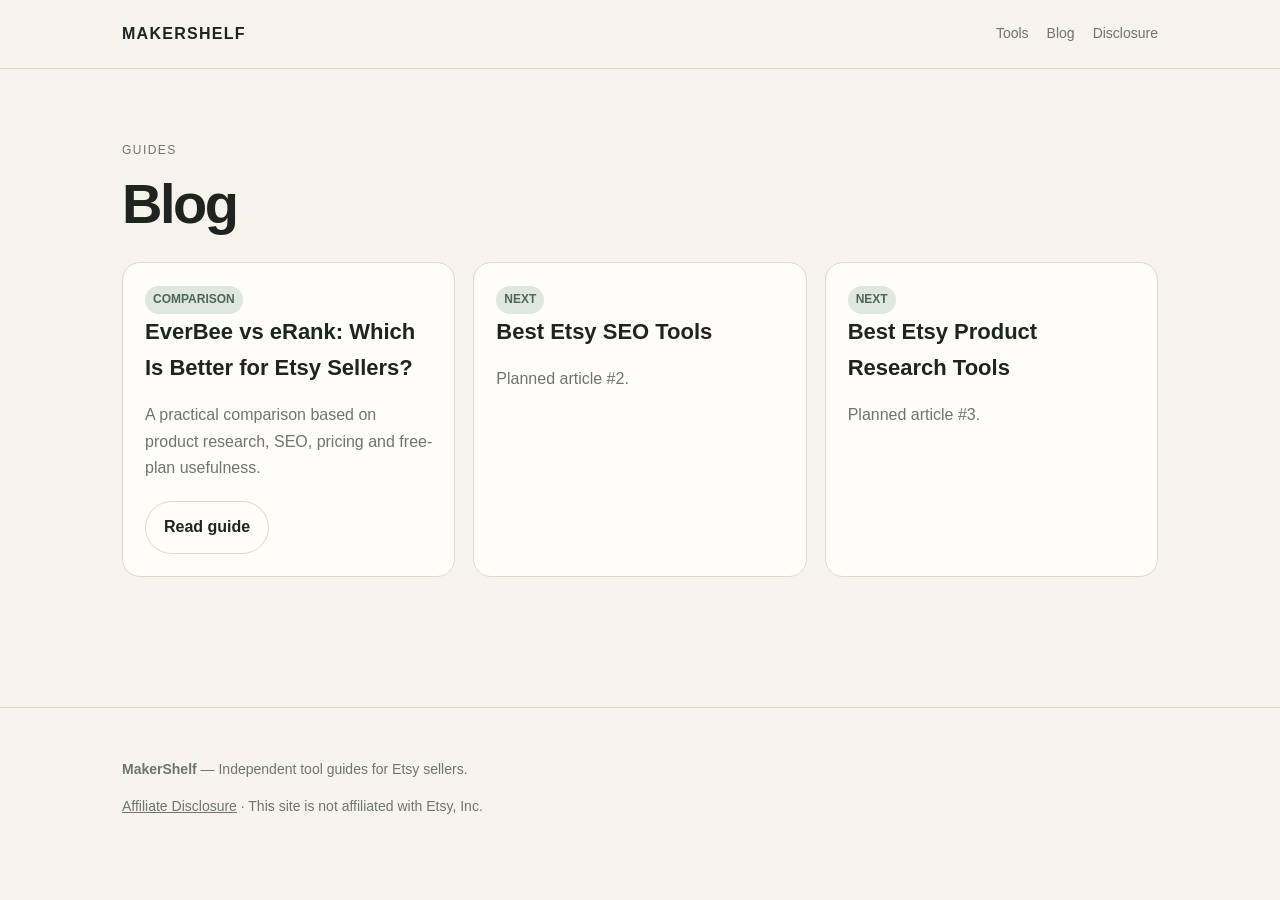
==== blog.html @ f9a441f9 "Add files via upload" ====
<!doctype html><html lang="en"><head><meta charset="utf-8"><meta name="viewport" content="width=device-width,initial-scale=1">
<title>Blog — MakerShelf</title><link rel="stylesheet" href="styles.css"></head><body><header><div class="wrap nav">
<a class="brand" href="/makershelf-starter/">MAKERSHELF</a>
<nav class="navlinks">
<a href="/makershelf-starter/tools.html">Tools</a>
<a href="/makershelf-starter/blog.html">Blog</a>
<a href="/makershelf-starter/disclosure.html">Disclosure</a>
</nav></div></header>
<main class="section"><div class="wrap"><p class="eyebrow">Guides</p><h1 style="font-size:56px">Blog</h1>
<div class="grid" style="margin-top:30px">
<div class="card"><span class="badge">COMPARISON</span><h3>EverBee vs eRank: Which Is Better for Etsy Sellers?</h3><p>A practical comparison based on product research, SEO, pricing and free-plan usefulness.</p><a class="btn secondary" href="blog/everbee-vs-erank.html">Read guide</a></div>
<div class="card"><span class="badge">NEXT</span><h3>Best Etsy SEO Tools</h3><p>Planned article #2.</p></div>
<div class="card"><span class="badge">NEXT</span><h3>Best Etsy Product Research Tools</h3><p>Planned article #3.</p></div>
</div></div></main><footer><div class="wrap">
<p><strong>MakerShelf</strong> — Independent tool guides for Etsy sellers.</p>
<p><a href="/makershelf-starter/disclosure.html">Affiliate Disclosure</a> · This site is not affiliated with Etsy, Inc.</p>
</div></footer></body></html>
---- styles.css ----
:root{
  --bg:#f7f4ee; --paper:#fffdf8; --ink:#1f2421; --muted:#6f756f;
  --line:#ded8cc; --accent:#4f6655; --accent2:#dfe8df; --max:1080px;
}
*{box-sizing:border-box} body{margin:0;background:var(--bg);color:var(--ink);
font-family:-apple-system,BlinkMacSystemFont,"Segoe UI",Roboto,Helvetica,Arial,sans-serif;line-height:1.65}
a{color:inherit} .wrap{max-width:var(--max);margin:auto;padding:0 22px}
header{border-bottom:1px solid var(--line);background:rgba(247,244,238,.95);position:sticky;top:0;z-index:10}
.nav{height:68px;display:flex;align-items:center;justify-content:space-between;gap:20px}
.brand{text-decoration:none;font-weight:700;letter-spacing:.08em}.navlinks{display:flex;gap:18px;font-size:14px}
.navlinks a{text-decoration:none;color:var(--muted)} .hero{padding:88px 0 70px}
.kicker{font-size:13px;letter-spacing:.14em;text-transform:uppercase;color:var(--accent);font-weight:700}
h1{font-size:clamp(42px,7vw,76px);line-height:1.02;letter-spacing:-.045em;margin:14px 0 22px;max-width:800px}
h2{font-size:clamp(28px,4vw,42px);line-height:1.15;letter-spacing:-.025em;margin:0 0 18px}
h3{font-size:22px;margin:0 0 8px}.lead{font-size:20px;color:var(--muted);max-width:680px}
.btn{display:inline-block;margin-top:20px;padding:12px 18px;border-radius:999px;background:var(--ink);color:white;text-decoration:none;font-weight:650}
.btn.secondary{background:transparent;color:var(--ink);border:1px solid var(--line)}
.grid{display:grid;grid-template-columns:repeat(3,1fr);gap:18px}.card{background:var(--paper);border:1px solid var(--line);border-radius:18px;padding:22px}
.card p{color:var(--muted);margin-bottom:0}.section{padding:60px 0}.eyebrow{font-size:12px;text-transform:uppercase;letter-spacing:.12em;color:var(--muted)}
.notice{background:#fff9e8;border:1px solid #eadfb6;padding:14px 16px;border-radius:12px;font-size:14px;color:#635b3b}
.article{max-width:780px;margin:auto;padding:64px 22px}.article h1{font-size:clamp(38px,6vw,64px)}.article h2{margin-top:48px;font-size:32px}
.article h3{margin-top:30px}.article p,.article li{font-size:18px}.article .meta{color:var(--muted);font-size:14px;margin-bottom:24px}
.table-wrap{overflow-x:auto}.comparison{width:100%;border-collapse:collapse;background:var(--paper);font-size:15px}
.comparison th,.comparison td{border:1px solid var(--line);padding:13px;text-align:left;vertical-align:top}
.badge{display:inline-block;background:var(--accent2);color:var(--accent);font-size:12px;padding:4px 8px;border-radius:999px;font-weight:700}
.cta{margin:34px 0;background:var(--paper);border:1px solid var(--line);padding:24px;border-radius:18px}
footer{margin-top:70px;border-top:1px solid var(--line);padding:36px 0 50px;color:var(--muted);font-size:14px}
footer a{color:var(--muted)} ul.clean{padding-left:18px}
@media(max-width:760px){.grid{grid-template-columns:1fr}.navlinks{gap:10px;font-size:13px}.hero{padding-top:56px}.article p,.article li{font-size:17px}}
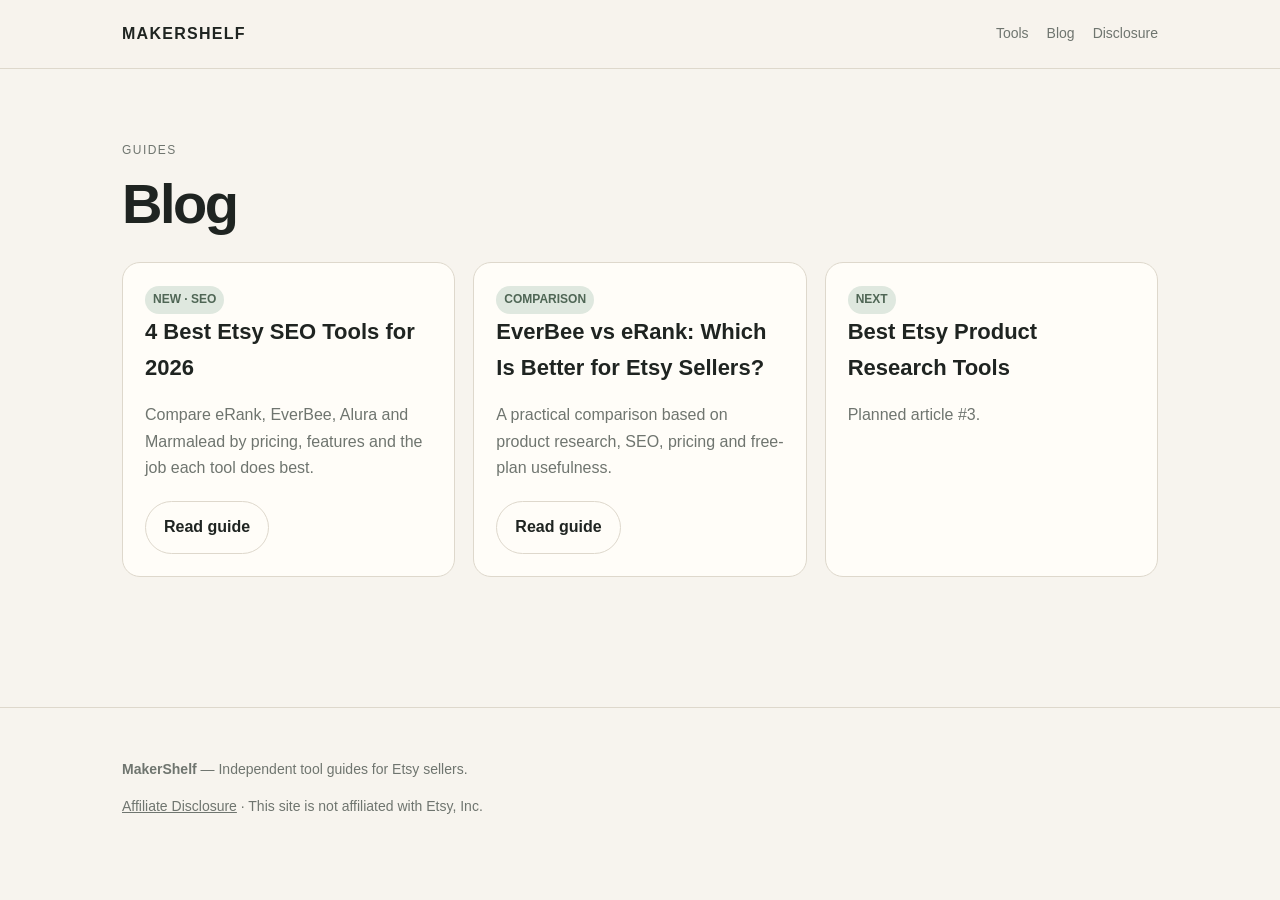
==== commit 82d4f458: "Update blog index with Etsy SEO guide" ====
--- a/blog.html
+++ b/blog.html
@@ -1,17 +1,50 @@
-<!doctype html><html lang="en"><head><meta charset="utf-8"><meta name="viewport" content="width=device-width,initial-scale=1">
-<title>Blog — MakerShelf</title><link rel="stylesheet" href="styles.css"></head><body><header><div class="wrap nav">
+<!doctype html>
+<html lang="en">
+<head>
+  <meta charset="utf-8">
+  <meta name="viewport" content="width=device-width,initial-scale=1">
+  <title>Blog — MakerShelf</title>
+  <link rel="stylesheet" href="styles.css">
+</head>
+<body>
+<header><div class="wrap nav">
 <a class="brand" href="/makershelf-starter/">MAKERSHELF</a>
 <nav class="navlinks">
 <a href="/makershelf-starter/tools.html">Tools</a>
 <a href="/makershelf-starter/blog.html">Blog</a>
 <a href="/makershelf-starter/disclosure.html">Disclosure</a>
 </nav></div></header>
-<main class="section"><div class="wrap"><p class="eyebrow">Guides</p><h1 style="font-size:56px">Blog</h1>
+
+<main class="section"><div class="wrap">
+<p class="eyebrow">Guides</p>
+<h1 style="font-size:56px">Blog</h1>
+
 <div class="grid" style="margin-top:30px">
-<div class="card"><span class="badge">COMPARISON</span><h3>EverBee vs eRank: Which Is Better for Etsy Sellers?</h3><p>A practical comparison based on product research, SEO, pricing and free-plan usefulness.</p><a class="btn secondary" href="blog/everbee-vs-erank.html">Read guide</a></div>
-<div class="card"><span class="badge">NEXT</span><h3>Best Etsy SEO Tools</h3><p>Planned article #2.</p></div>
-<div class="card"><span class="badge">NEXT</span><h3>Best Etsy Product Research Tools</h3><p>Planned article #3.</p></div>
-</div></div></main><footer><div class="wrap">
+
+<div class="card">
+<span class="badge">NEW · SEO</span>
+<h3>4 Best Etsy SEO Tools for 2026</h3>
+<p>Compare eRank, EverBee, Alura and Marmalead by pricing, features and the job each tool does best.</p>
+<a class="btn secondary" href="blog/best-etsy-seo-tools-2026.html">Read guide</a>
+</div>
+
+<div class="card">
+<span class="badge">COMPARISON</span>
+<h3>EverBee vs eRank: Which Is Better for Etsy Sellers?</h3>
+<p>A practical comparison based on product research, SEO, pricing and free-plan usefulness.</p>
+<a class="btn secondary" href="blog/everbee-vs-erank.html">Read guide</a>
+</div>
+
+<div class="card">
+<span class="badge">NEXT</span>
+<h3>Best Etsy Product Research Tools</h3>
+<p>Planned article #3.</p>
+</div>
+
+</div></div></main>
+
+<footer><div class="wrap">
 <p><strong>MakerShelf</strong> — Independent tool guides for Etsy sellers.</p>
 <p><a href="/makershelf-starter/disclosure.html">Affiliate Disclosure</a> · This site is not affiliated with Etsy, Inc.</p>
-</div></footer></body></html>+</div></footer>
+</body></html>
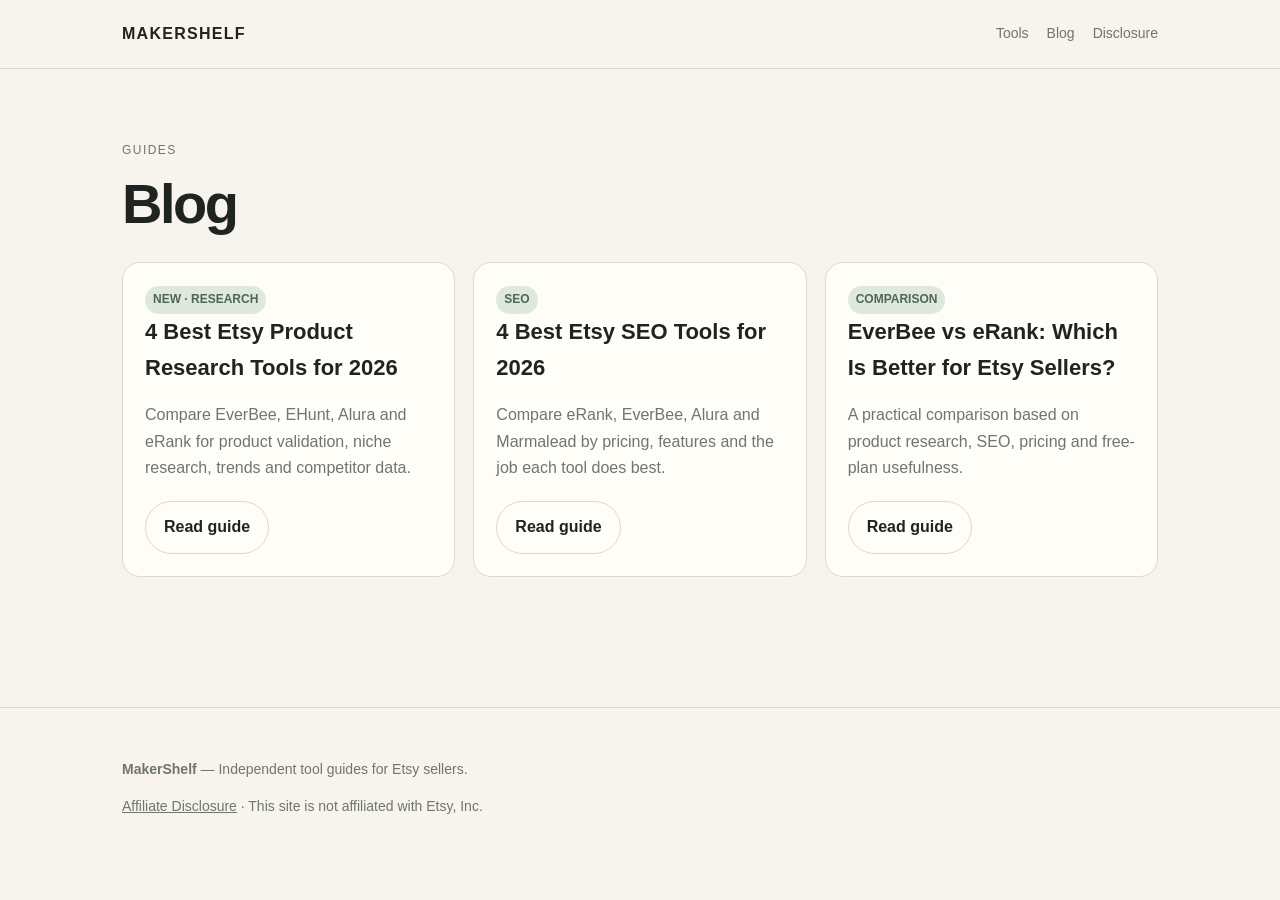
==== commit 7fc0123d: "Add product research guide to blog" ====
--- a/blog.html
+++ b/blog.html
@@ -22,7 +22,14 @@
 <div class="grid" style="margin-top:30px">
 
 <div class="card">
-<span class="badge">NEW · SEO</span>
+<span class="badge">NEW · RESEARCH</span>
+<h3>4 Best Etsy Product Research Tools for 2026</h3>
+<p>Compare EverBee, EHunt, Alura and eRank for product validation, niche research, trends and competitor data.</p>
+<a class="btn secondary" href="blog/best-etsy-product-research-tools-2026.html">Read guide</a>
+</div>
+
+<div class="card">
+<span class="badge">SEO</span>
 <h3>4 Best Etsy SEO Tools for 2026</h3>
 <p>Compare eRank, EverBee, Alura and Marmalead by pricing, features and the job each tool does best.</p>
 <a class="btn secondary" href="blog/best-etsy-seo-tools-2026.html">Read guide</a>
@@ -35,12 +42,6 @@
 <a class="btn secondary" href="blog/everbee-vs-erank.html">Read guide</a>
 </div>
 
-<div class="card">
-<span class="badge">NEXT</span>
-<h3>Best Etsy Product Research Tools</h3>
-<p>Planned article #3.</p>
-</div>
-
 </div></div></main>
 
 <footer><div class="wrap">
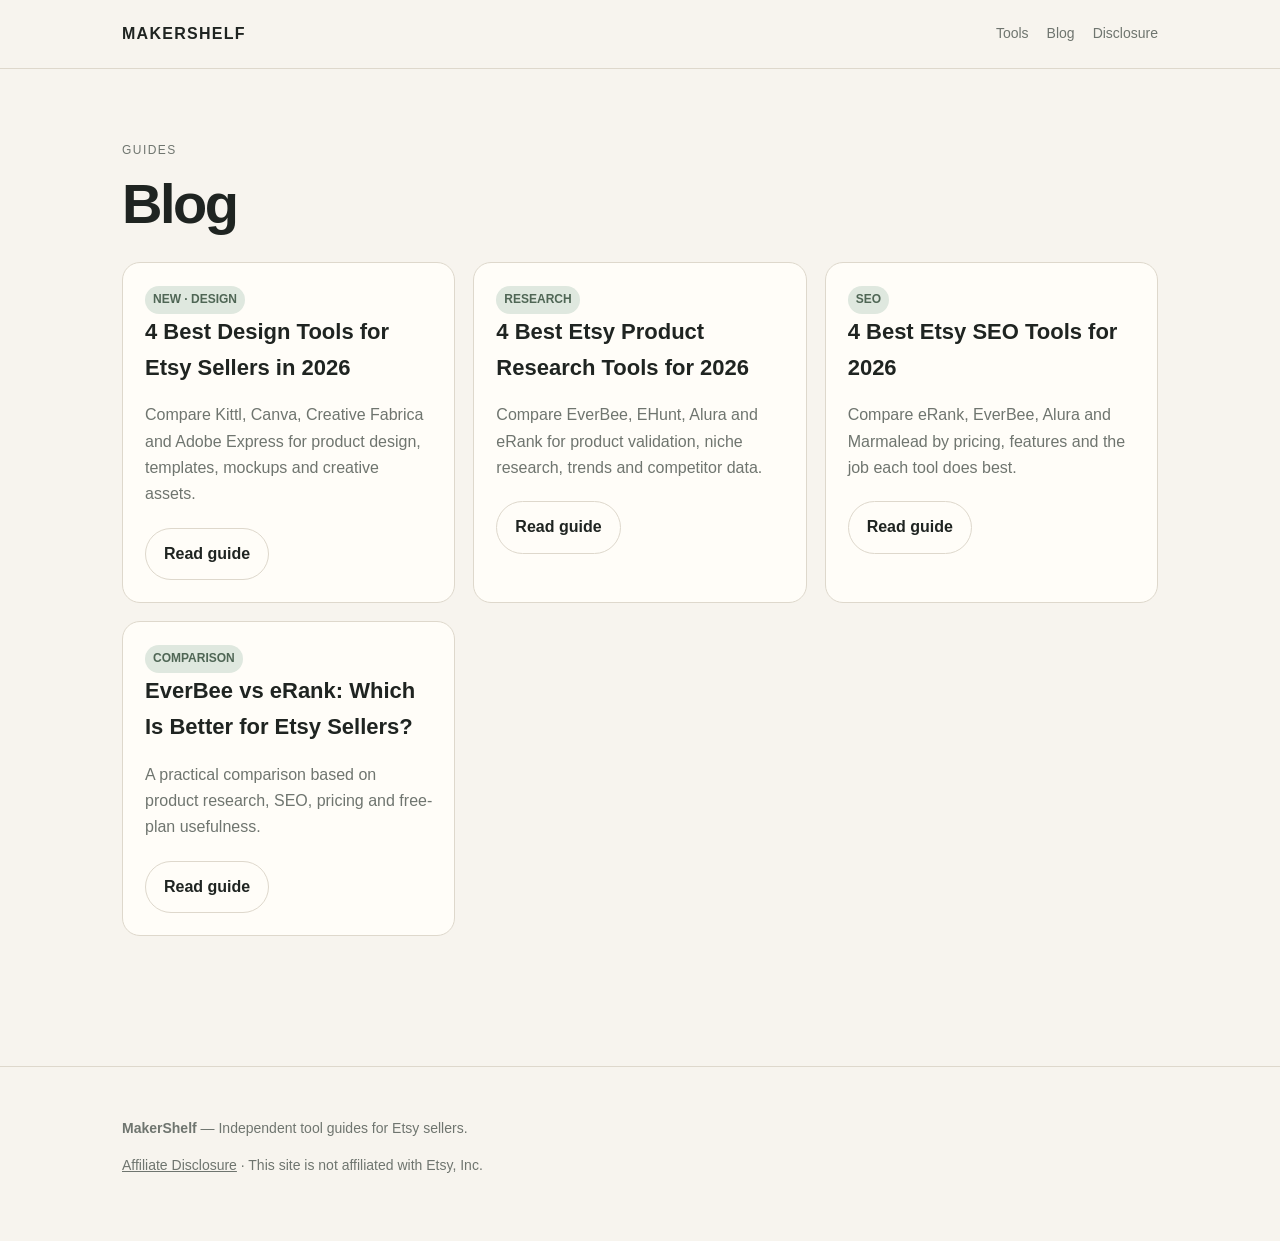
==== commit ae438155: "Add design tools article to blog index" ====
--- a/blog.html
+++ b/blog.html
@@ -22,7 +22,14 @@
 <div class="grid" style="margin-top:30px">
 
 <div class="card">
-<span class="badge">NEW · RESEARCH</span>
+<span class="badge">NEW · DESIGN</span>
+<h3>4 Best Design Tools for Etsy Sellers in 2026</h3>
+<p>Compare Kittl, Canva, Creative Fabrica and Adobe Express for product design, templates, mockups and creative assets.</p>
+<a class="btn secondary" href="blog/best-design-tools-for-etsy-sellers-2026.html">Read guide</a>
+</div>
+
+<div class="card">
+<span class="badge">RESEARCH</span>
 <h3>4 Best Etsy Product Research Tools for 2026</h3>
 <p>Compare EverBee, EHunt, Alura and eRank for product validation, niche research, trends and competitor data.</p>
 <a class="btn secondary" href="blog/best-etsy-product-research-tools-2026.html">Read guide</a>
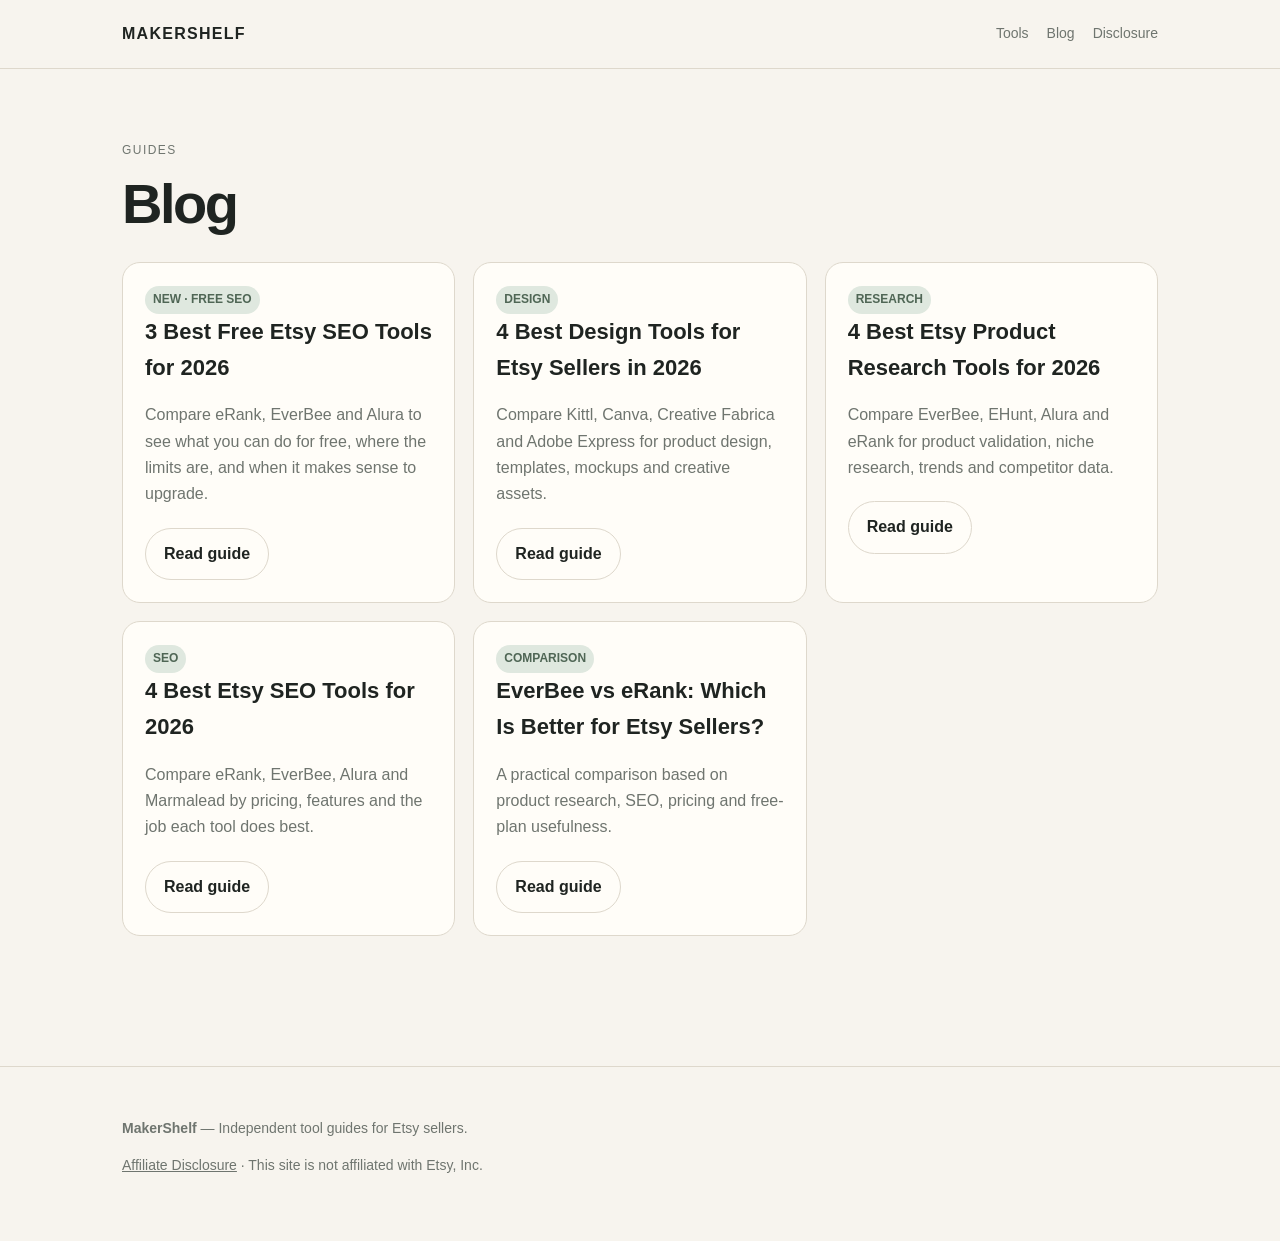
==== commit b57e5377: "Add free Etsy SEO guide to blog index" ====
--- a/blog.html
+++ b/blog.html
@@ -22,7 +22,14 @@
 <div class="grid" style="margin-top:30px">
 
 <div class="card">
-<span class="badge">NEW · DESIGN</span>
+<span class="badge">NEW · FREE SEO</span>
+<h3>3 Best Free Etsy SEO Tools for 2026</h3>
+<p>Compare eRank, EverBee and Alura to see what you can do for free, where the limits are, and when it makes sense to upgrade.</p>
+<a class="btn secondary" href="blog/best-free-etsy-seo-tools-2026.html">Read guide</a>
+</div>
+
+<div class="card">
+<span class="badge">DESIGN</span>
 <h3>4 Best Design Tools for Etsy Sellers in 2026</h3>
 <p>Compare Kittl, Canva, Creative Fabrica and Adobe Express for product design, templates, mockups and creative assets.</p>
 <a class="btn secondary" href="blog/best-design-tools-for-etsy-sellers-2026.html">Read guide</a>
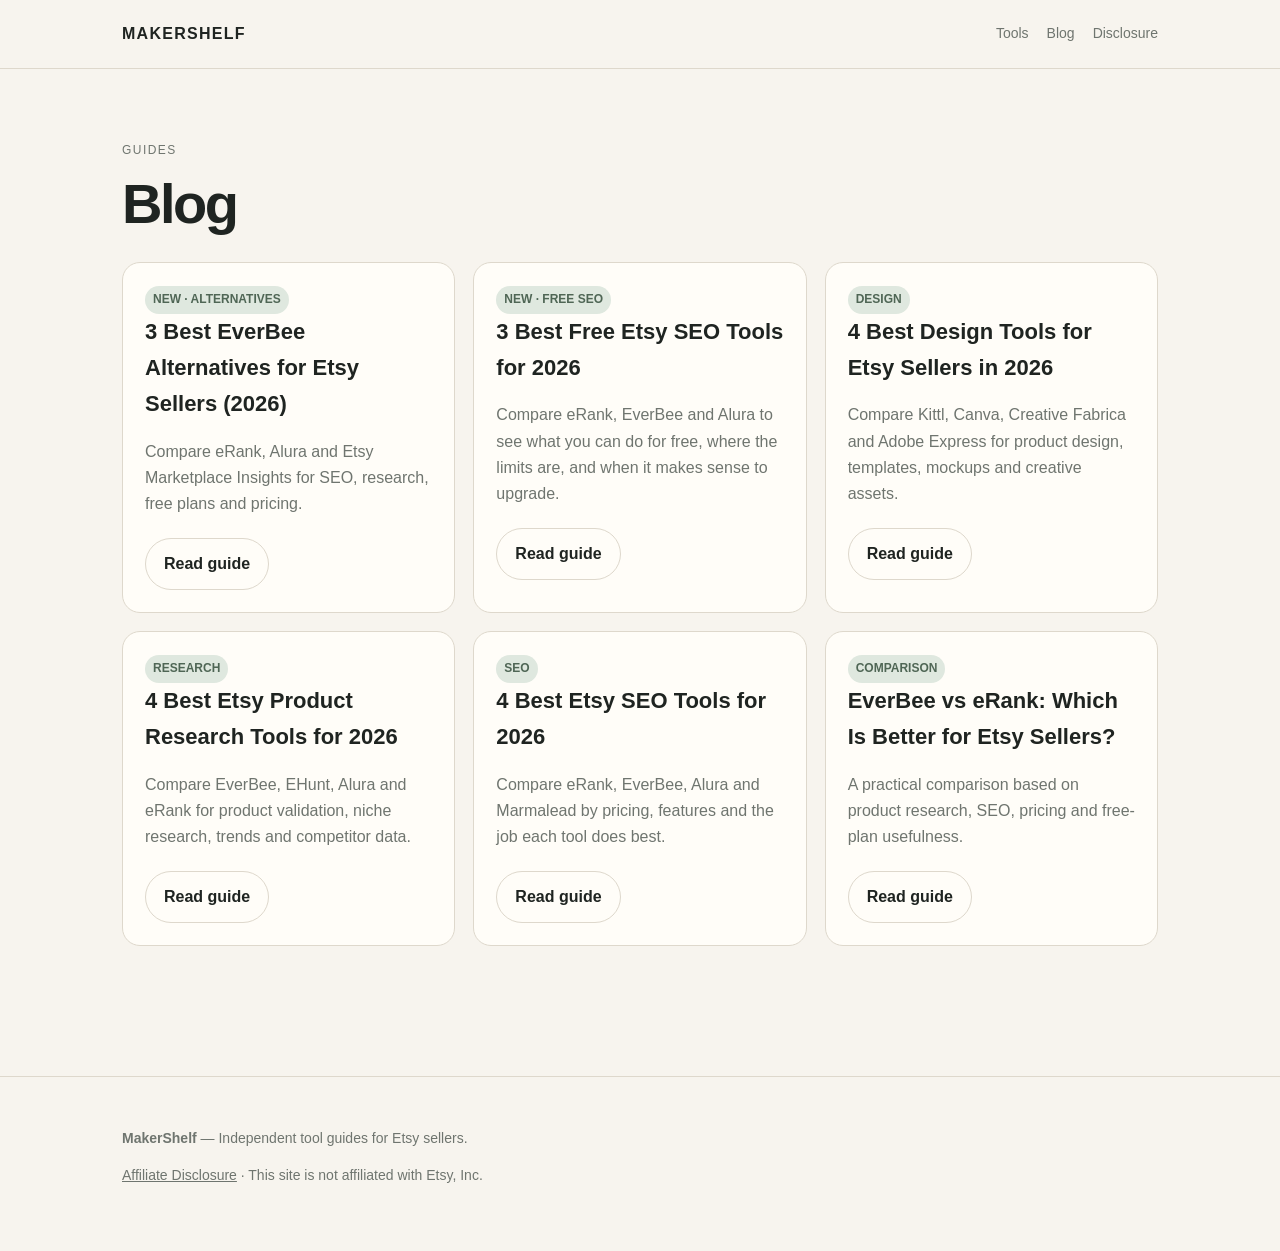
==== commit 603ce794: "List EverBee alternatives guide" ====
--- a/blog.html
+++ b/blog.html
@@ -20,6 +20,9 @@
 <h1 style="font-size:56px">Blog</h1>
 
 <div class="grid" style="margin-top:30px">
+
+<div class="card"><span class="badge">NEW · ALTERNATIVES</span><h3>3 Best EverBee Alternatives for Etsy Sellers (2026)</h3><p>Compare eRank, Alura and Etsy Marketplace Insights for SEO, research, free plans and pricing.</p><a class="btn secondary" href="blog/best-everbee-alternatives-2026.html">Read guide</a></div>
+
 
 <div class="card">
 <span class="badge">NEW · FREE SEO</span>
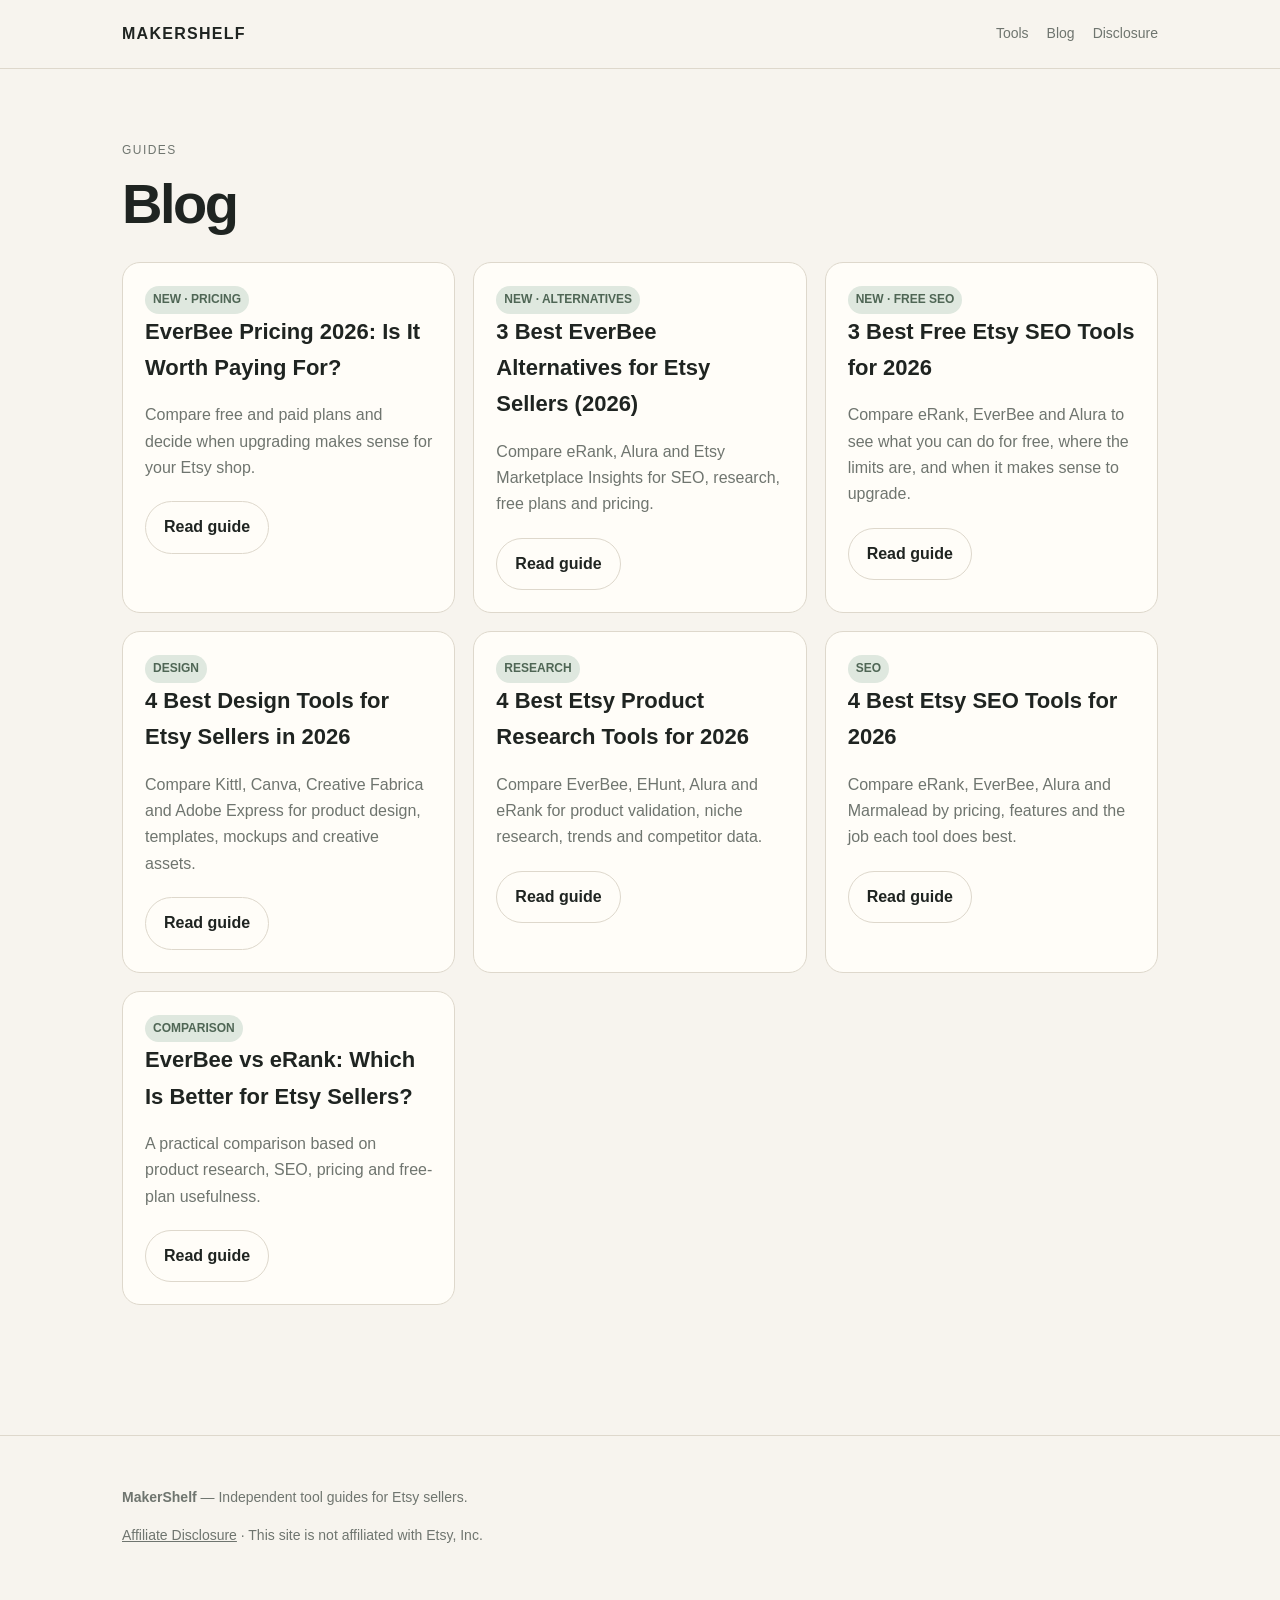
==== commit ee724c16: "Link new EverBee pricing guide" ====
--- a/blog.html
+++ b/blog.html
@@ -20,6 +20,8 @@
 <h1 style="font-size:56px">Blog</h1>
 
 <div class="grid" style="margin-top:30px">
+
+<div class="card"><span class="badge">NEW · PRICING</span><h3>EverBee Pricing 2026: Is It Worth Paying For?</h3><p>Compare free and paid plans and decide when upgrading makes sense for your Etsy shop.</p><a class="btn secondary" href="blog/everbee-pricing-2026.html">Read guide</a></div>
 
 <div class="card"><span class="badge">NEW · ALTERNATIVES</span><h3>3 Best EverBee Alternatives for Etsy Sellers (2026)</h3><p>Compare eRank, Alura and Etsy Marketplace Insights for SEO, research, free plans and pricing.</p><a class="btn secondary" href="blog/best-everbee-alternatives-2026.html">Read guide</a></div>
 
